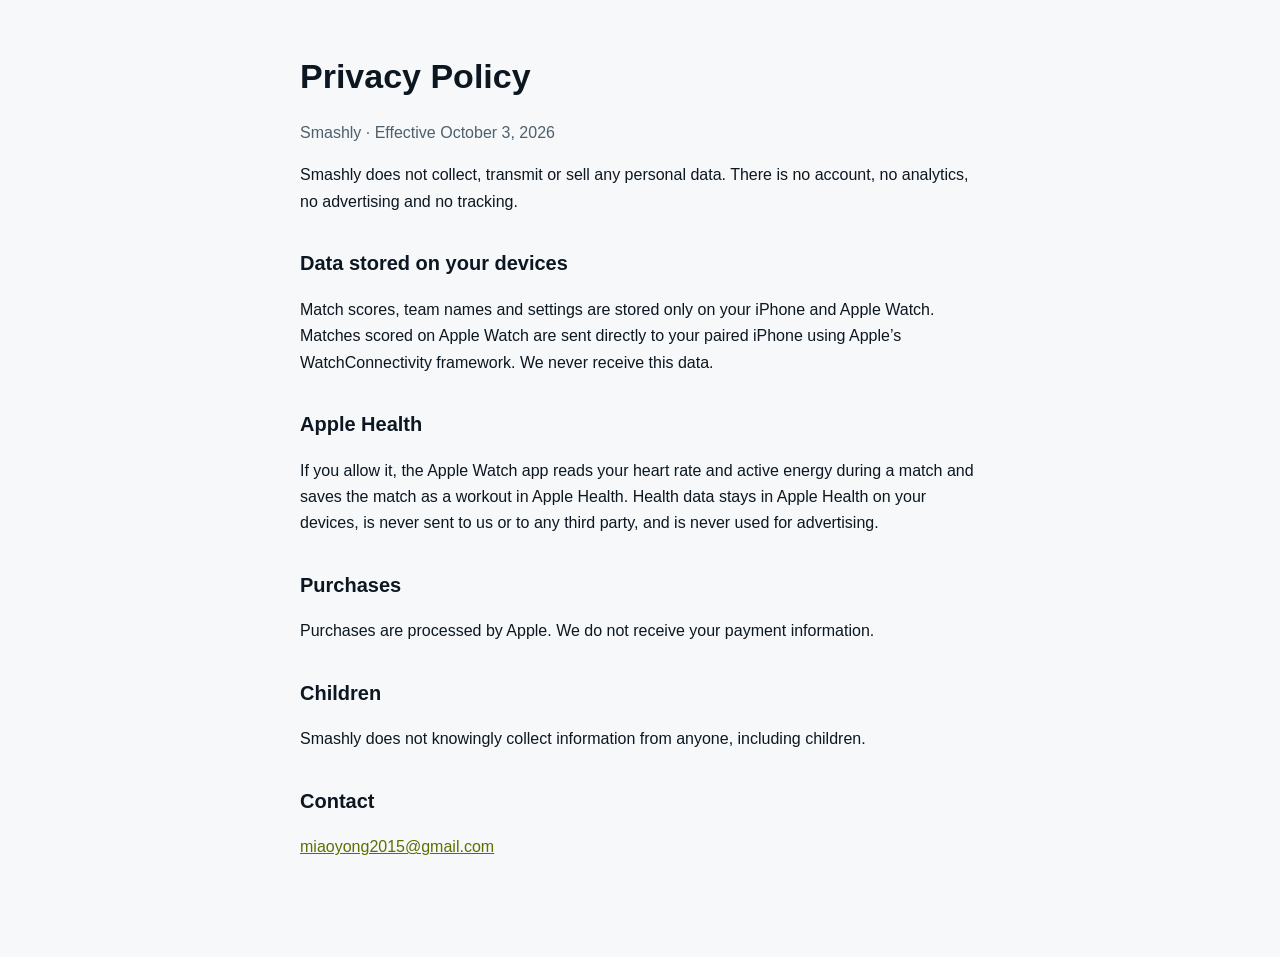
==== privacy.html @ 7b340f2f "Smashly support and privacy pages" ====
<!doctype html><html lang="en"><head><meta charset="utf-8"><meta name="viewport" content="width=device-width,initial-scale=1">
<title>Smashly Privacy Policy</title><link rel="stylesheet" href="style.css"></head><body><main>
<h1>Privacy Policy</h1><p class="muted">Smashly · Effective October 3, 2026</p>
<p>Smashly does not collect, transmit or sell any personal data. There is no account, no analytics, no advertising and no tracking.</p>
<h2>Data stored on your devices</h2>
<p>Match scores, team names and settings are stored only on your iPhone and Apple Watch. Matches scored on Apple Watch are sent directly to your paired iPhone using Apple’s WatchConnectivity framework. We never receive this data.</p>
<h2>Apple Health</h2>
<p>If you allow it, the Apple Watch app reads your heart rate and active energy during a match and saves the match as a workout in Apple Health. Health data stays in Apple Health on your devices, is never sent to us or to any third party, and is never used for advertising.</p>
<h2>Purchases</h2>
<p>Purchases are processed by Apple. We do not receive your payment information.</p>
<h2>Children</h2>
<p>Smashly does not knowingly collect information from anyone, including children.</p>
<h2>Contact</h2>
<p><a href="mailto:miaoyong2015@gmail.com">miaoyong2015@gmail.com</a></p>
</main></body></html>
---- style.css ----
:root{--bg:#0d1721;--fg:#eef3f6;--muted:#9fb0bd;--ball:#d7f04a}
@media (prefers-color-scheme: light){:root{--bg:#f6f8f9;--fg:#0d1721;--muted:#4f5f6b;--ball:#5a7000}}
body{margin:0;background:var(--bg);color:var(--fg);font:16px/1.65 -apple-system,BlinkMacSystemFont,"Segoe UI",sans-serif}
main{max-width:680px;margin:0 auto;padding:48px 20px 80px}
h1{font-size:34px;margin:0 0 8px}h2{font-size:20px;margin-top:32px}
a{color:var(--ball)}p,li{color:var(--fg)}.muted{color:var(--muted)}
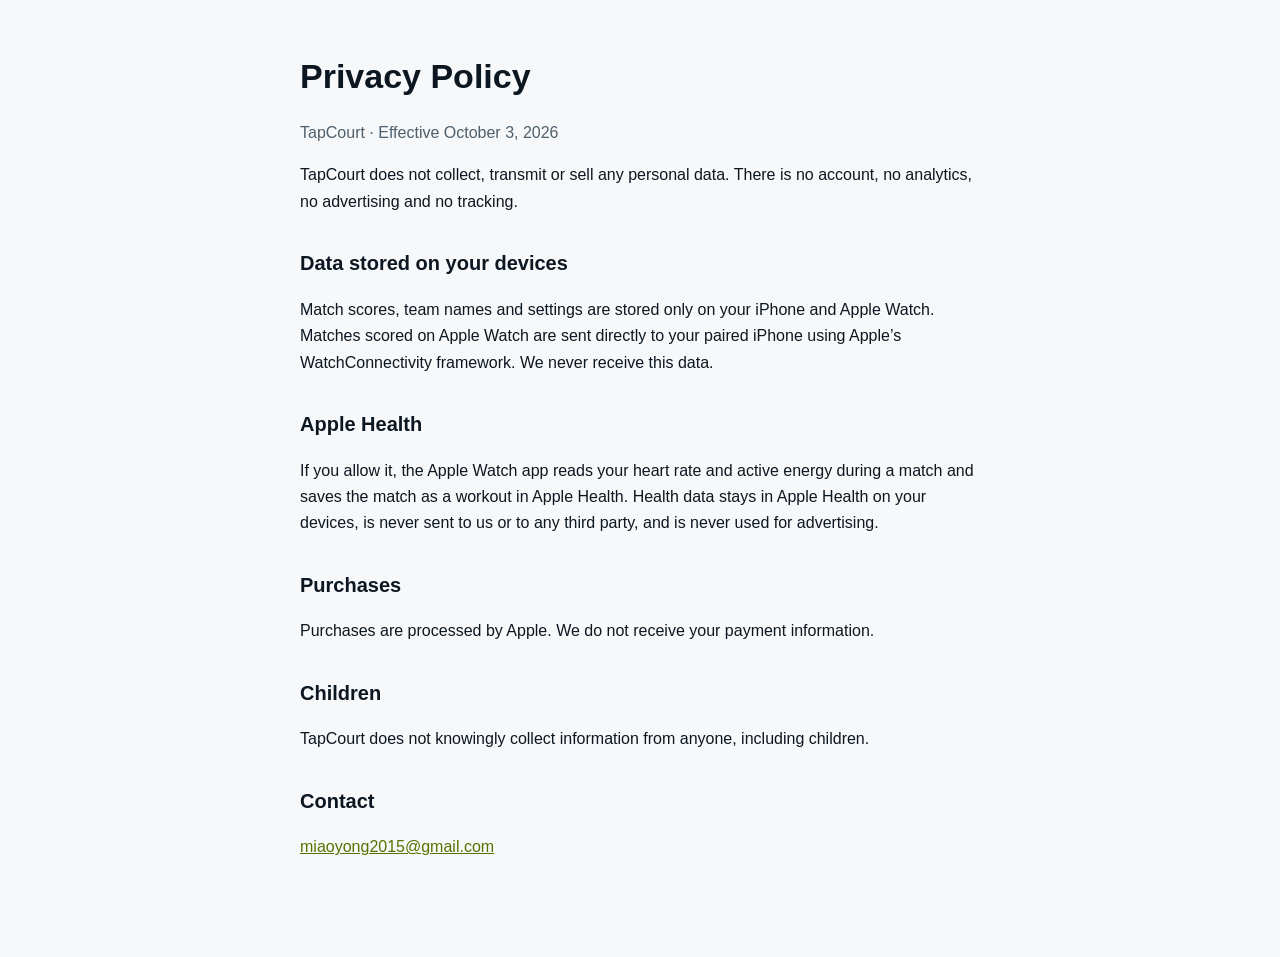
==== commit be7cf133: "Rename to TapCourt" ====
--- a/privacy.html
+++ b/privacy.html
@@ -1,7 +1,7 @@
 <!doctype html><html lang="en"><head><meta charset="utf-8"><meta name="viewport" content="width=device-width,initial-scale=1">
-<title>Smashly Privacy Policy</title><link rel="stylesheet" href="style.css"></head><body><main>
-<h1>Privacy Policy</h1><p class="muted">Smashly · Effective October 3, 2026</p>
-<p>Smashly does not collect, transmit or sell any personal data. There is no account, no analytics, no advertising and no tracking.</p>
+<title>TapCourt Privacy Policy</title><link rel="stylesheet" href="style.css"></head><body><main>
+<h1>Privacy Policy</h1><p class="muted">TapCourt · Effective October 3, 2026</p>
+<p>TapCourt does not collect, transmit or sell any personal data. There is no account, no analytics, no advertising and no tracking.</p>
 <h2>Data stored on your devices</h2>
 <p>Match scores, team names and settings are stored only on your iPhone and Apple Watch. Matches scored on Apple Watch are sent directly to your paired iPhone using Apple’s WatchConnectivity framework. We never receive this data.</p>
 <h2>Apple Health</h2>
@@ -9,7 +9,7 @@
 <h2>Purchases</h2>
 <p>Purchases are processed by Apple. We do not receive your payment information.</p>
 <h2>Children</h2>
-<p>Smashly does not knowingly collect information from anyone, including children.</p>
+<p>TapCourt does not knowingly collect information from anyone, including children.</p>
 <h2>Contact</h2>
 <p><a href="mailto:miaoyong2015@gmail.com">miaoyong2015@gmail.com</a></p>
 </main></body></html>
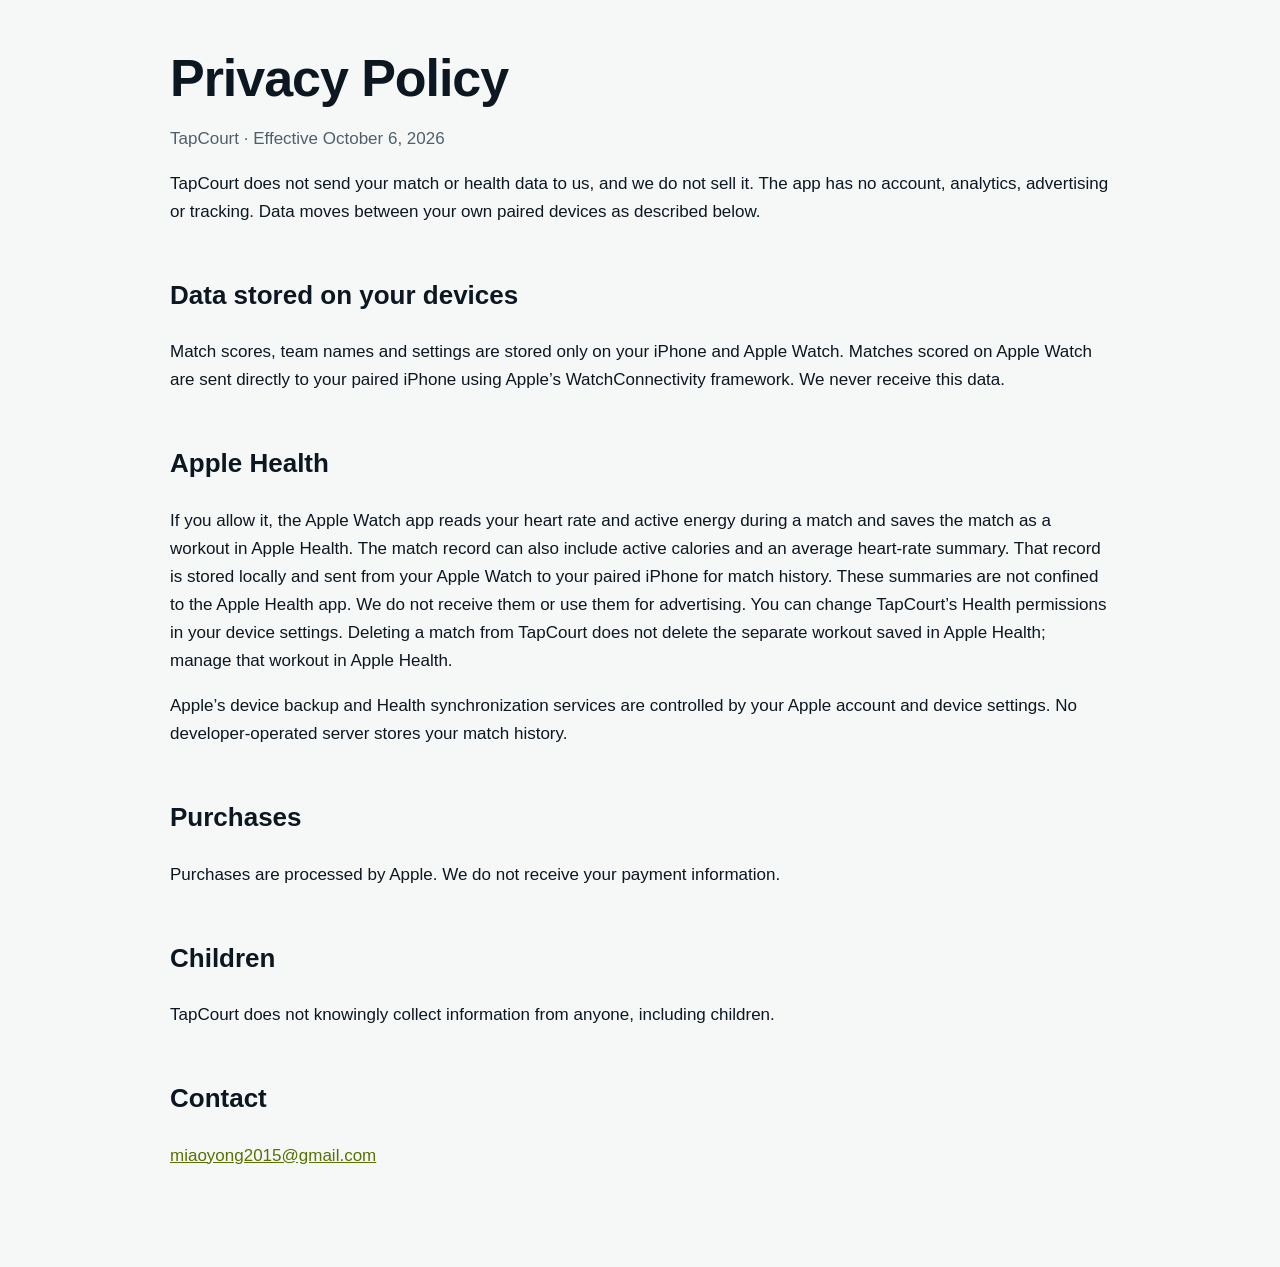
==== commit 9dd36f0a: "Correct local Health summary storage and paired-device privacy disclosure" ====
--- a/privacy.html
+++ b/privacy.html
@@ -1,11 +1,12 @@
 <!doctype html><html lang="en"><head><meta charset="utf-8"><meta name="viewport" content="width=device-width,initial-scale=1">
 <title>TapCourt Privacy Policy</title><link rel="stylesheet" href="style.css"></head><body><main>
-<h1>Privacy Policy</h1><p class="muted">TapCourt · Effective October 3, 2026</p>
-<p>TapCourt does not collect, transmit or sell any personal data. There is no account, no analytics, no advertising and no tracking.</p>
+<h1>Privacy Policy</h1><p class="muted">TapCourt · Effective October 6, 2026</p>
+<p>TapCourt does not send your match or health data to us, and we do not sell it. The app has no account, analytics, advertising or tracking. Data moves between your own paired devices as described below.</p>
 <h2>Data stored on your devices</h2>
 <p>Match scores, team names and settings are stored only on your iPhone and Apple Watch. Matches scored on Apple Watch are sent directly to your paired iPhone using Apple’s WatchConnectivity framework. We never receive this data.</p>
 <h2>Apple Health</h2>
-<p>If you allow it, the Apple Watch app reads your heart rate and active energy during a match and saves the match as a workout in Apple Health. Health data stays in Apple Health on your devices, is never sent to us or to any third party, and is never used for advertising.</p>
+<p>If you allow it, the Apple Watch app reads your heart rate and active energy during a match and saves the match as a workout in Apple Health. The match record can also include active calories and an average heart-rate summary. That record is stored locally and sent from your Apple Watch to your paired iPhone for match history. These summaries are not confined to the Apple Health app. We do not receive them or use them for advertising. You can change TapCourt’s Health permissions in your device settings. Deleting a match from TapCourt does not delete the separate workout saved in Apple Health; manage that workout in Apple Health.</p>
+<p>Apple’s device backup and Health synchronization services are controlled by your Apple account and device settings. No developer-operated server stores your match history.</p>
 <h2>Purchases</h2>
 <p>Purchases are processed by Apple. We do not receive your payment information.</p>
 <h2>Children</h2>
--- a/style.css
+++ b/style.css
@@ -1,6 +1,25 @@
-:root{--bg:#0d1721;--fg:#eef3f6;--muted:#9fb0bd;--ball:#d7f04a}
-@media (prefers-color-scheme: light){:root{--bg:#f6f8f9;--fg:#0d1721;--muted:#4f5f6b;--ball:#5a7000}}
-body{margin:0;background:var(--bg);color:var(--fg);font:16px/1.65 -apple-system,BlinkMacSystemFont,"Segoe UI",sans-serif}
-main{max-width:680px;margin:0 auto;padding:48px 20px 80px}
-h1{font-size:34px;margin:0 0 8px}h2{font-size:20px;margin-top:32px}
-a{color:var(--ball)}p,li{color:var(--fg)}.muted{color:var(--muted)}
+:root{--bg:#0b141b;--panel:#121f28;--fg:#eef3f6;--muted:#9fb0bd;--ball:#d7f04a;--sky:#5ac8fa;--line:#22323d}
+@media (prefers-color-scheme: light){:root{--bg:#f5f8f6;--panel:#ffffff;--fg:#0d1721;--muted:#4f5f6b;--ball:#5a7000;--sky:#0a6aa0;--line:#dfe6e2}}
+*{box-sizing:border-box}
+body{margin:0;background:var(--bg);color:var(--fg);font:17px/1.65 -apple-system,BlinkMacSystemFont,"Segoe UI",Roboto,sans-serif}
+main{max-width:980px;margin:0 auto;padding:40px 20px 80px}
+article{max-width:720px;margin:0 auto}
+h1{font-size:clamp(32px,6vw,52px);line-height:1.1;margin:.2em 0;letter-spacing:-.02em}
+h2{font-size:26px;margin-top:48px}
+h3{font-size:19px;margin-bottom:4px}
+a{color:var(--ball)}
+.muted{color:var(--muted)}
+.hero{display:grid;grid-template-columns:1.1fr .9fr;gap:32px;align-items:center}
+.hero img.shot{width:100%;max-width:380px;border-radius:28px;justify-self:center}
+.brand{display:flex;gap:12px;align-items:center;font-weight:800;font-size:20px}
+.brand img{width:44px;height:44px;border-radius:10px}
+.badge img{height:54px;margin-top:16px}
+.grid{display:grid;grid-template-columns:repeat(auto-fit,minmax(220px,1fr));gap:16px}
+.card{background:var(--panel);border:1px solid var(--line);border-radius:18px;padding:18px}
+.shots{display:flex;gap:14px;overflow-x:auto;padding-bottom:8px}
+.shots img{height:420px;border-radius:22px}
+table{border-collapse:collapse;width:100%;margin:12px 0}
+td,th{border-bottom:1px solid var(--line);padding:8px 6px;text-align:left}
+.cta{background:var(--panel);border:1px solid var(--line);border-radius:18px;padding:20px;margin-top:40px}
+footer{margin-top:60px;color:var(--muted);font-size:14px}
+@media (max-width:760px){.hero{grid-template-columns:1fr}.shots img{height:340px}}
